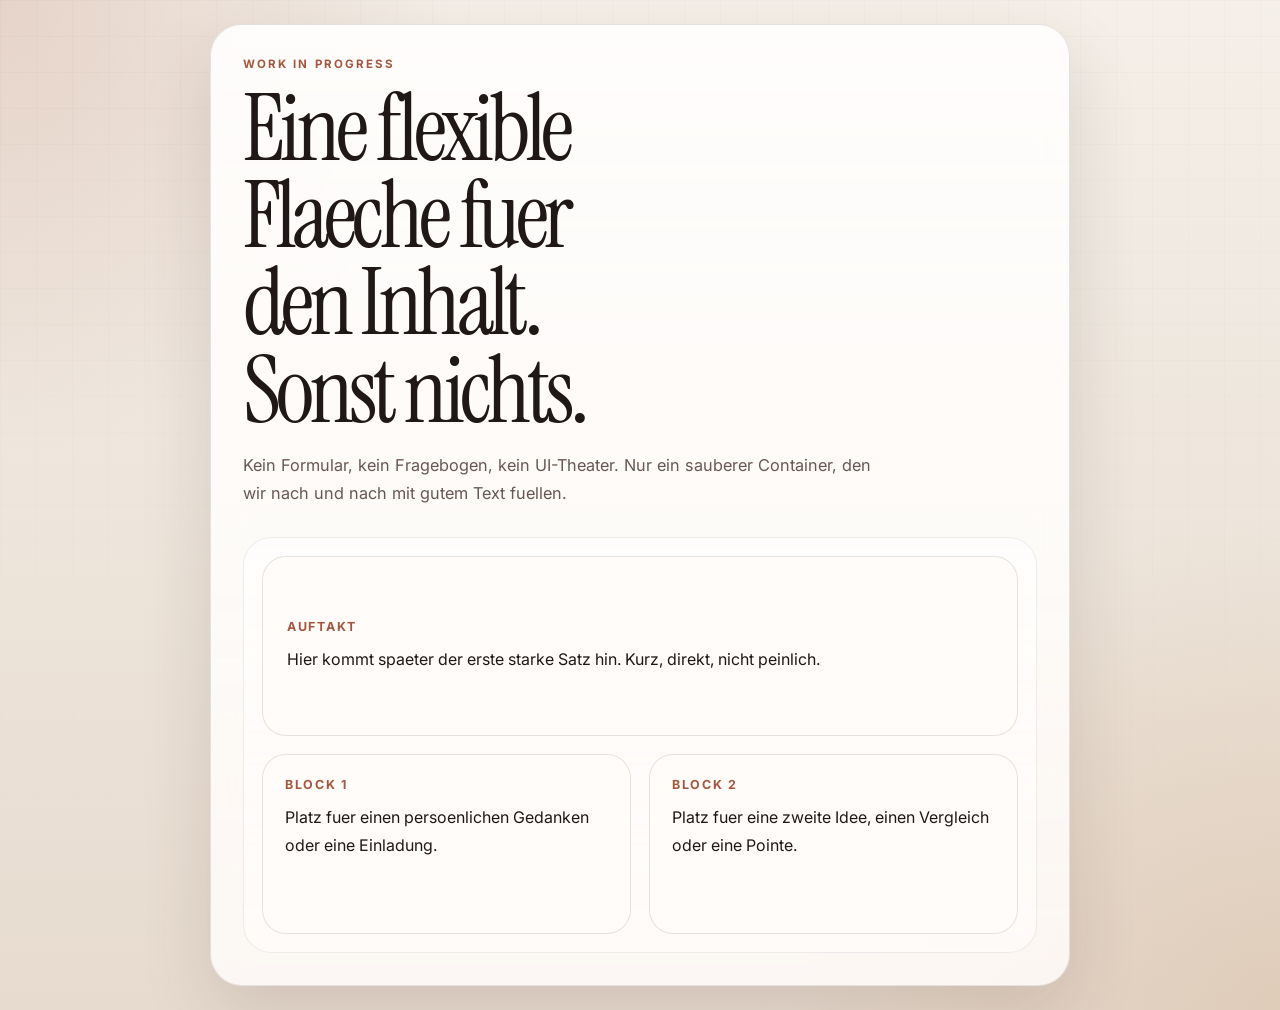
==== index.html @ e0a866e8 "Replace textbox with flexible content layout" ====
<!DOCTYPE html>
<html lang="de">
  <head>
    <meta charset="UTF-8" />
    <meta name="viewport" content="width=device-width, initial-scale=1.0" />
    <title>Entwurf fuer uns beide</title>
    <link rel="preconnect" href="https://fonts.googleapis.com" />
    <link rel="preconnect" href="https://fonts.gstatic.com" crossorigin />
    <link
      href="https://fonts.googleapis.com/css2?family=Inter:wght@400;500;600&family=Instrument+Serif:ital@0;1&display=swap"
      rel="stylesheet"
    />
    <link rel="stylesheet" href="styles.css" />
  </head>
  <body>
    <main class="page">
      <section class="panel">
        <p class="eyebrow">work in progress</p>
        <h1>Eine flexible Flaeche fuer den Inhalt. Sonst nichts.</h1>
        <p class="intro">
          Kein Formular, kein Fragebogen, kein UI-Theater. Nur ein sauberer Container,
          den wir nach und nach mit gutem Text fuellen.
        </p>

        <section class="content-box">
          <div class="content-block content-block-lead">
            <p class="content-label">Auftakt</p>
            <p>
              Hier kommt spaeter der erste starke Satz hin. Kurz, direkt, nicht peinlich.
            </p>
          </div>

          <div class="content-grid">
            <article class="content-card">
              <p class="content-label">Block 1</p>
              <p>Platz fuer einen persoenlichen Gedanken oder eine Einladung.</p>
            </article>

            <article class="content-card">
              <p class="content-label">Block 2</p>
              <p>Platz fuer eine zweite Idee, einen Vergleich oder eine Pointe.</p>
            </article>
          </div>
        </section>
      </section>
    </main>
  </body>
</html>
---- styles.css ----
:root {
  --bg: #f4efe8;
  --bg-deep: #e7dbcf;
  --paper: rgba(255, 251, 247, 0.82);
  --paper-strong: rgba(255, 252, 249, 0.96);
  --ink: #1f1816;
  --muted: #685752;
  --line: rgba(56, 35, 30, 0.12);
  --accent: #a4573f;
  --shadow: 0 28px 70px rgba(70, 44, 36, 0.14);
  --radius: 32px;
}

* {
  box-sizing: border-box;
}

html {
  color-scheme: light;
}

body {
  margin: 0;
  min-height: 100vh;
  font-family: "Inter", sans-serif;
  color: var(--ink);
  background:
    radial-gradient(circle at top left, rgba(164, 87, 63, 0.18), transparent 28%),
    radial-gradient(circle at bottom right, rgba(208, 177, 145, 0.35), transparent 30%),
    linear-gradient(180deg, var(--bg), var(--bg-deep));
}

body::before {
  content: "";
  position: fixed;
  inset: 0;
  background:
    linear-gradient(rgba(31, 24, 22, 0.04) 1px, transparent 1px),
    linear-gradient(90deg, rgba(31, 24, 22, 0.04) 1px, transparent 1px);
  background-size: 36px 36px;
  mask-image: linear-gradient(to bottom, rgba(0, 0, 0, 0.42), transparent);
  pointer-events: none;
}

.page {
  min-height: 100vh;
  display: grid;
  place-items: center;
  padding: 24px;
}

.panel {
  width: min(860px, 100%);
  padding: 32px;
  border: 1px solid var(--line);
  border-radius: var(--radius);
  background:
    linear-gradient(180deg, rgba(255, 255, 255, 0.66), rgba(255, 255, 255, 0.24)),
    var(--paper);
  backdrop-filter: blur(18px);
  box-shadow: var(--shadow);
}

.eyebrow {
  margin: 0;
  text-transform: uppercase;
  letter-spacing: 0.18em;
  font-size: 0.72rem;
  font-weight: 700;
  color: var(--accent);
}

h1 {
  margin: 14px 0 0;
  max-width: 10ch;
  font-family: "Instrument Serif", serif;
  font-size: clamp(3rem, 8vw, 5.8rem);
  font-weight: 400;
  line-height: 0.94;
  letter-spacing: -0.05em;
}

.intro {
  margin: 18px 0 0;
  max-width: 40rem;
  font-size: 1.02rem;
  line-height: 1.7;
  color: var(--muted);
}

.content-box {
  display: flex;
  flex-direction: column;
  gap: 18px;
  margin-top: 30px;
  padding: 18px;
  border: 1px solid rgba(56, 35, 30, 0.08);
  border-radius: 28px;
  background:
    linear-gradient(180deg, rgba(255, 255, 255, 0.54), rgba(255, 255, 255, 0.18)),
    rgba(255, 252, 249, 0.56);
}

.content-block,
.content-card {
  border: 1px solid rgba(56, 35, 30, 0.12);
  border-radius: 24px;
  background: var(--paper-strong);
  box-shadow: inset 0 1px 0 rgba(255, 255, 255, 0.78);
}

.content-block {
  padding: 24px;
  min-height: 180px;
}

.content-block-lead {
  display: flex;
  flex-direction: column;
  justify-content: center;
}

.content-grid {
  display: flex;
  gap: 18px;
  flex-wrap: wrap;
}

.content-card {
  flex: 1 1 260px;
  min-height: 180px;
  padding: 22px;
}

.content-label {
  margin: 0 0 12px;
  font-size: 0.78rem;
  font-weight: 700;
  letter-spacing: 0.14em;
  text-transform: uppercase;
  color: var(--accent);
}

.content-block p:last-child,
.content-card p:last-child {
  margin: 0;
  max-width: 34rem;
  font-size: 1rem;
  line-height: 1.72;
  color: var(--ink);
}

@media (max-width: 720px) {
  .panel {
    padding: 22px;
    border-radius: 24px;
  }

  h1 {
    max-width: none;
    font-size: clamp(2.5rem, 14vw, 4rem);
  }

  .content-box {
    padding: 14px;
  }

  .content-block,
  .content-card {
    min-height: 0;
    padding: 18px;
  }
}
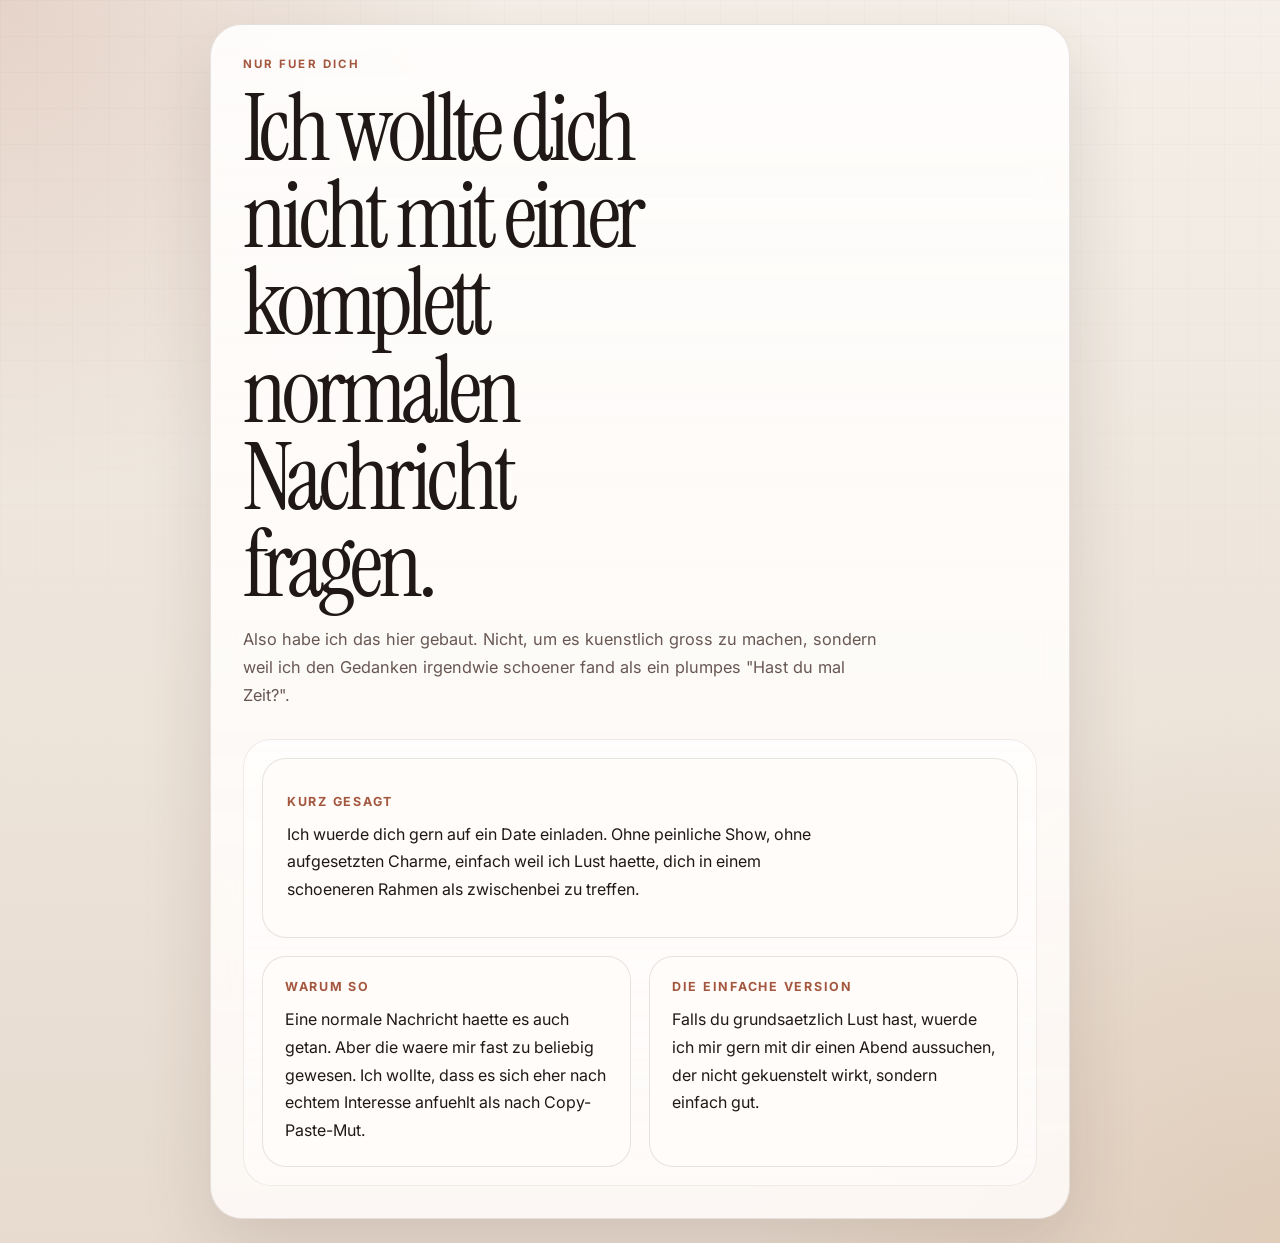
==== commit a163e31a: "Make invite copy less generic" ====
--- a/index.html
+++ b/index.html
@@ -3,7 +3,7 @@
   <head>
     <meta charset="UTF-8" />
     <meta name="viewport" content="width=device-width, initial-scale=1.0" />
-    <title>Entwurf fuer uns beide</title>
+    <title>Nur ganz kurz</title>
     <link rel="preconnect" href="https://fonts.googleapis.com" />
     <link rel="preconnect" href="https://fonts.gstatic.com" crossorigin />
     <link
@@ -15,30 +15,40 @@
   <body>
     <main class="page">
       <section class="panel">
-        <p class="eyebrow">work in progress</p>
-        <h1>Eine flexible Flaeche fuer den Inhalt. Sonst nichts.</h1>
+        <p class="eyebrow">nur fuer dich</p>
+        <h1>Ich wollte dich nicht mit einer komplett normalen Nachricht fragen.</h1>
         <p class="intro">
-          Kein Formular, kein Fragebogen, kein UI-Theater. Nur ein sauberer Container,
-          den wir nach und nach mit gutem Text fuellen.
+          Also habe ich das hier gebaut. Nicht, um es kuenstlich gross zu machen,
+          sondern weil ich den Gedanken irgendwie schoener fand als ein plumpes
+          "Hast du mal Zeit?".
         </p>
 
         <section class="content-box">
           <div class="content-block content-block-lead">
-            <p class="content-label">Auftakt</p>
+            <p class="content-label">Kurz gesagt</p>
             <p>
-              Hier kommt spaeter der erste starke Satz hin. Kurz, direkt, nicht peinlich.
+              Ich wuerde dich gern auf ein Date einladen. Ohne peinliche Show, ohne
+              aufgesetzten Charme, einfach weil ich Lust haette, dich in einem schoeneren
+              Rahmen als zwischenbei zu treffen.
             </p>
           </div>
 
           <div class="content-grid">
             <article class="content-card">
-              <p class="content-label">Block 1</p>
-              <p>Platz fuer einen persoenlichen Gedanken oder eine Einladung.</p>
+              <p class="content-label">Warum so</p>
+              <p>
+                Eine normale Nachricht haette es auch getan. Aber die waere mir fast zu
+                beliebig gewesen. Ich wollte, dass es sich eher nach echtem Interesse
+                anfuehlt als nach Copy-Paste-Mut.
+              </p>
             </article>
 
             <article class="content-card">
-              <p class="content-label">Block 2</p>
-              <p>Platz fuer eine zweite Idee, einen Vergleich oder eine Pointe.</p>
+              <p class="content-label">Die einfache Version</p>
+              <p>
+                Falls du grundsaetzlich Lust hast, wuerde ich mir gern mit dir einen
+                Abend aussuchen, der nicht gekuenstelt wirkt, sondern einfach gut.
+              </p>
             </article>
           </div>
         </section>
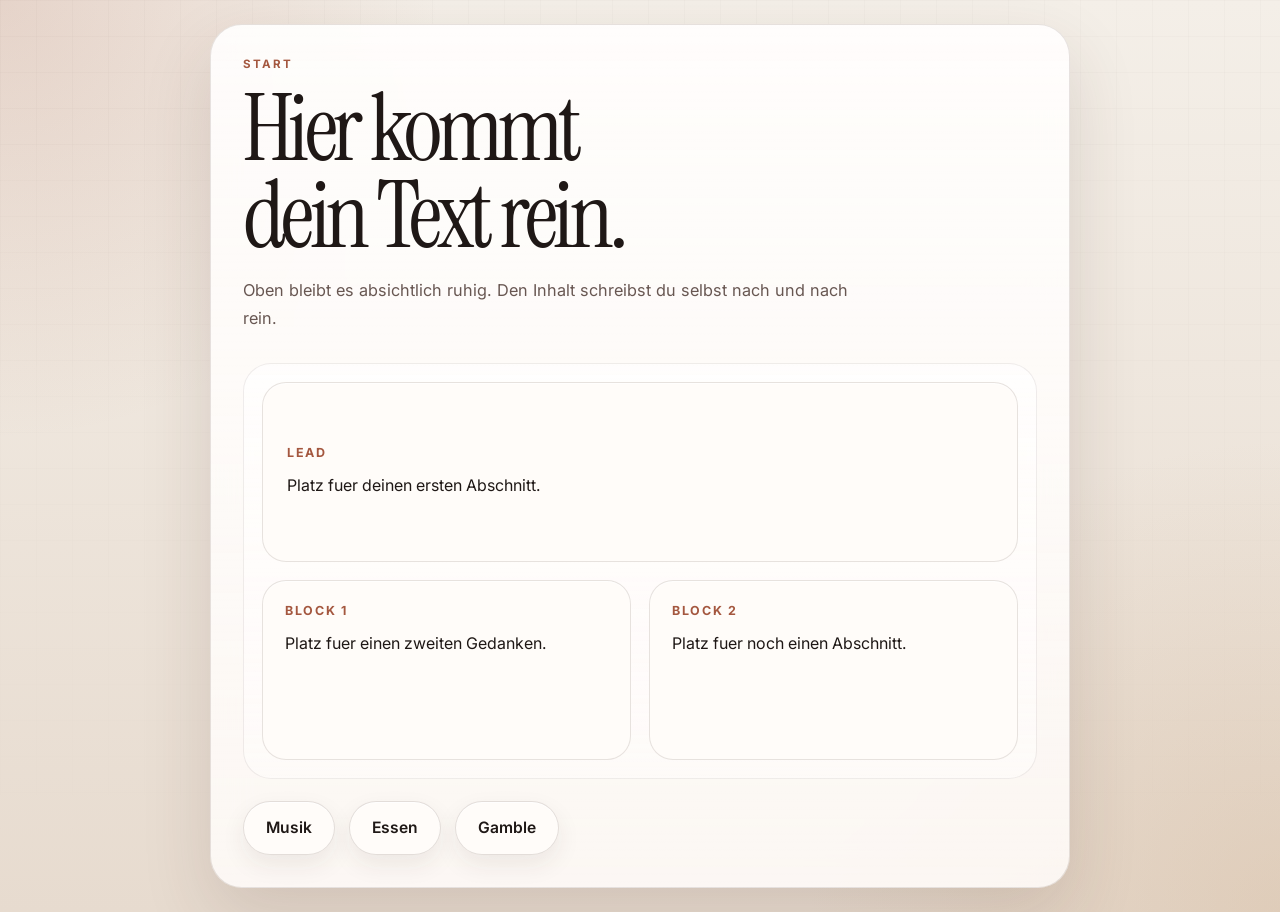
==== commit 07d7ba6d: "Add topic buttons and subpages" ====
--- a/index.html
+++ b/index.html
@@ -3,7 +3,7 @@
   <head>
     <meta charset="UTF-8" />
     <meta name="viewport" content="width=device-width, initial-scale=1.0" />
-    <title>Nur ganz kurz</title>
+    <title>Start</title>
     <link rel="preconnect" href="https://fonts.googleapis.com" />
     <link rel="preconnect" href="https://fonts.gstatic.com" crossorigin />
     <link
@@ -15,43 +15,38 @@
   <body>
     <main class="page">
       <section class="panel">
-        <p class="eyebrow">nur fuer dich</p>
-        <h1>Ich wollte dich nicht mit einer komplett normalen Nachricht fragen.</h1>
+        <p class="eyebrow">start</p>
+        <h1>Hier kommt dein Text rein.</h1>
         <p class="intro">
-          Also habe ich das hier gebaut. Nicht, um es kuenstlich gross zu machen,
-          sondern weil ich den Gedanken irgendwie schoener fand als ein plumpes
-          "Hast du mal Zeit?".
+          Oben bleibt es absichtlich ruhig. Den Inhalt schreibst du selbst nach und nach rein.
         </p>
 
         <section class="content-box">
           <div class="content-block content-block-lead">
-            <p class="content-label">Kurz gesagt</p>
+            <p class="content-label">Lead</p>
             <p>
-              Ich wuerde dich gern auf ein Date einladen. Ohne peinliche Show, ohne
-              aufgesetzten Charme, einfach weil ich Lust haette, dich in einem schoeneren
-              Rahmen als zwischenbei zu treffen.
+              Platz fuer deinen ersten Abschnitt.
             </p>
           </div>
 
           <div class="content-grid">
             <article class="content-card">
-              <p class="content-label">Warum so</p>
-              <p>
-                Eine normale Nachricht haette es auch getan. Aber die waere mir fast zu
-                beliebig gewesen. Ich wollte, dass es sich eher nach echtem Interesse
-                anfuehlt als nach Copy-Paste-Mut.
-              </p>
+              <p class="content-label">Block 1</p>
+              <p>Platz fuer einen zweiten Gedanken.</p>
             </article>
 
             <article class="content-card">
-              <p class="content-label">Die einfache Version</p>
-              <p>
-                Falls du grundsaetzlich Lust hast, wuerde ich mir gern mit dir einen
-                Abend aussuchen, der nicht gekuenstelt wirkt, sondern einfach gut.
-              </p>
+              <p class="content-label">Block 2</p>
+              <p>Platz fuer noch einen Abschnitt.</p>
             </article>
           </div>
         </section>
+
+        <nav class="button-row" aria-label="Themen">
+          <a class="nav-button" href="music.html">Musik</a>
+          <a class="nav-button" href="food.html">Essen</a>
+          <a class="nav-button" href="gamble.html">Gamble</a>
+        </nav>
       </section>
     </main>
   </body>
--- a/styles.css
+++ b/styles.css
@@ -61,6 +61,10 @@
   box-shadow: var(--shadow);
 }
 
+.panel-narrow {
+  width: min(720px, 100%);
+}
+
 .eyebrow {
   margin: 0;
   text-transform: uppercase;
@@ -150,6 +154,50 @@
   color: var(--ink);
 }
 
+.button-row {
+  display: flex;
+  gap: 14px;
+  flex-wrap: wrap;
+  margin-top: 22px;
+}
+
+.nav-button,
+.back-link {
+  display: inline-flex;
+  align-items: center;
+  justify-content: center;
+  min-height: 54px;
+  padding: 0 22px;
+  border: 1px solid rgba(56, 35, 30, 0.14);
+  border-radius: 999px;
+  background: var(--paper-strong);
+  color: var(--ink);
+  text-decoration: none;
+  font-size: 0.98rem;
+  font-weight: 600;
+  box-shadow:
+    0 10px 24px rgba(70, 44, 36, 0.08),
+    inset 0 1px 0 rgba(255, 255, 255, 0.82);
+  transition:
+    transform 140ms ease,
+    border-color 140ms ease,
+    box-shadow 140ms ease,
+    background 140ms ease;
+}
+
+.nav-button:hover,
+.back-link:hover {
+  transform: translateY(-2px);
+  border-color: rgba(164, 87, 63, 0.34);
+  box-shadow:
+    0 14px 30px rgba(70, 44, 36, 0.12),
+    inset 0 1px 0 rgba(255, 255, 255, 0.82);
+}
+
+.back-link {
+  margin-top: 22px;
+}
+
 @media (max-width: 720px) {
   .panel {
     padding: 22px;
@@ -170,4 +218,13 @@
     min-height: 0;
     padding: 18px;
   }
-}
+
+  .button-row {
+    flex-direction: column;
+  }
+
+  .nav-button,
+  .back-link {
+    width: 100%;
+  }
+}
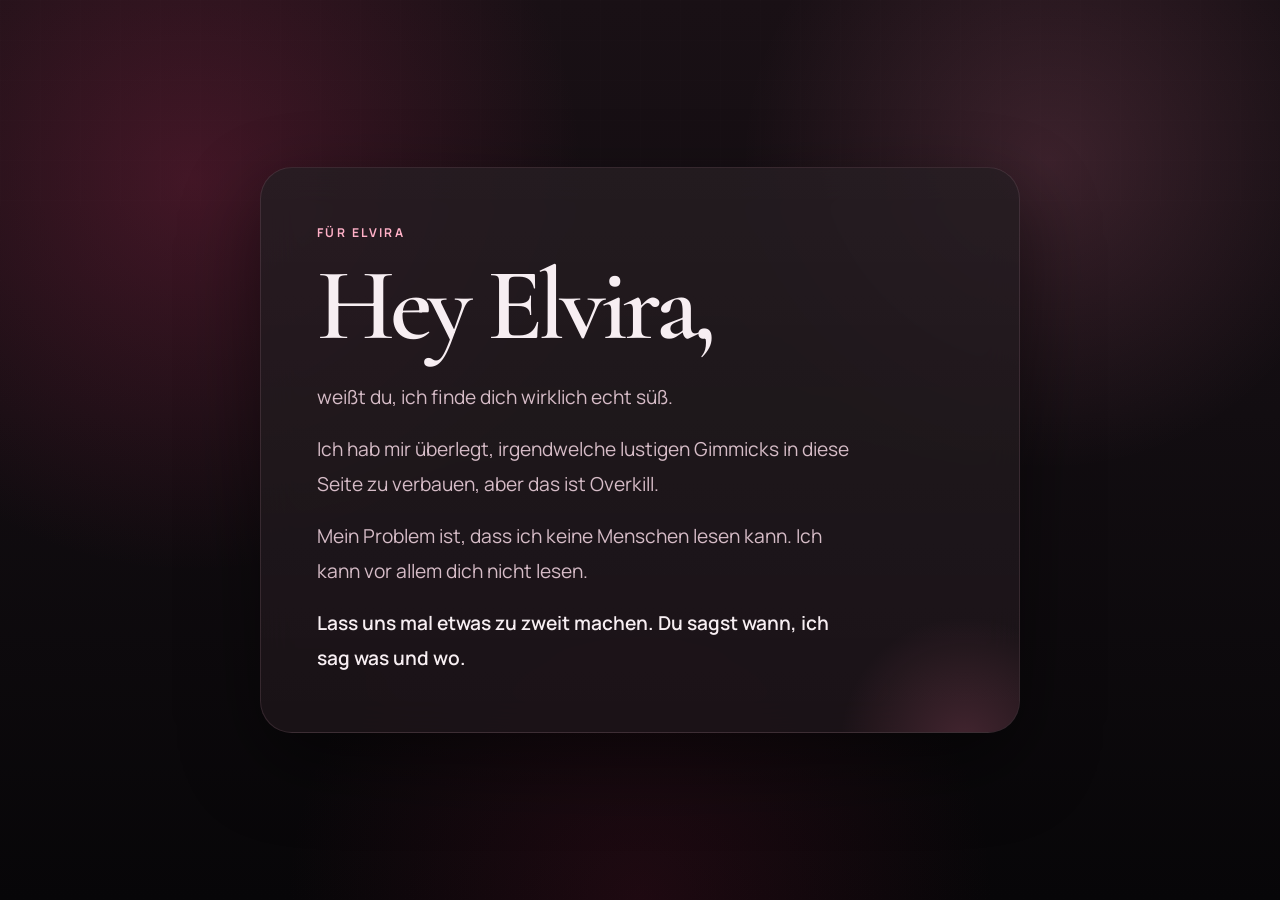
==== commit e716e361: "Redesign as dark one-page invite" ====
--- a/index.html
+++ b/index.html
@@ -3,50 +3,37 @@
   <head>
     <meta charset="UTF-8" />
     <meta name="viewport" content="width=device-width, initial-scale=1.0" />
-    <title>Start</title>
+    <title>Für Elvira</title>
     <link rel="preconnect" href="https://fonts.googleapis.com" />
     <link rel="preconnect" href="https://fonts.gstatic.com" crossorigin />
     <link
-      href="https://fonts.googleapis.com/css2?family=Inter:wght@400;500;600&family=Instrument+Serif:ital@0;1&display=swap"
+      href="https://fonts.googleapis.com/css2?family=Manrope:wght@400;500;600;700&family=Cormorant+Garamond:wght@500;600;700&display=swap"
       rel="stylesheet"
     />
     <link rel="stylesheet" href="styles.css" />
   </head>
   <body>
-    <main class="page">
-      <section class="panel">
-        <p class="eyebrow">start</p>
-        <h1>Hier kommt dein Text rein.</h1>
-        <p class="intro">
-          Oben bleibt es absichtlich ruhig. Den Inhalt schreibst du selbst nach und nach rein.
-        </p>
+    <main class="onepager">
+      <section class="hero-card">
+        <p class="eyebrow">für elvira</p>
+        <h1>Hey Elvira,</h1>
 
-        <section class="content-box">
-          <div class="content-block content-block-lead">
-            <p class="content-label">Lead</p>
-            <p>
-              Platz fuer deinen ersten Abschnitt.
-            </p>
-          </div>
-
-          <div class="content-grid">
-            <article class="content-card">
-              <p class="content-label">Block 1</p>
-              <p>Platz fuer einen zweiten Gedanken.</p>
-            </article>
-
-            <article class="content-card">
-              <p class="content-label">Block 2</p>
-              <p>Platz fuer noch einen Abschnitt.</p>
-            </article>
-          </div>
-        </section>
-
-        <nav class="button-row" aria-label="Themen">
-          <a class="nav-button" href="music.html">Musik</a>
-          <a class="nav-button" href="food.html">Essen</a>
-          <a class="nav-button" href="gamble.html">Gamble</a>
-        </nav>
+        <div class="copy-stack">
+          <p>
+            weißt du, ich finde dich wirklich echt süß.
+          </p>
+          <p>
+            Ich hab mir überlegt, irgendwelche lustigen Gimmicks in diese Seite zu
+            verbauen, aber das ist Overkill.
+          </p>
+          <p>
+            Mein Problem ist, dass ich keine Menschen lesen kann. Ich kann vor allem
+            dich nicht lesen.
+          </p>
+          <p class="closing-line">
+            Lass uns mal etwas zu zweit machen. Du sagst wann, ich sag was und wo.
+          </p>
+        </div>
       </section>
     </main>
   </body>
--- a/styles.css
+++ b/styles.css
@@ -1,14 +1,14 @@
 :root {
-  --bg: #f4efe8;
-  --bg-deep: #e7dbcf;
-  --paper: rgba(255, 251, 247, 0.82);
-  --paper-strong: rgba(255, 252, 249, 0.96);
-  --ink: #1f1816;
-  --muted: #685752;
-  --line: rgba(56, 35, 30, 0.12);
-  --accent: #a4573f;
-  --shadow: 0 28px 70px rgba(70, 44, 36, 0.14);
-  --radius: 32px;
+  --bg: #120d11;
+  --bg-deep: #070608;
+  --panel: rgba(24, 16, 21, 0.84);
+  --panel-edge: rgba(255, 185, 210, 0.12);
+  --text: #f7eef2;
+  --muted: #d6bcc7;
+  --accent: #ff7aa2;
+  --accent-soft: #ffb0c7;
+  --glow: rgba(255, 122, 162, 0.18);
+  --shadow: 0 30px 80px rgba(0, 0, 0, 0.45);
 }
 
 * {
@@ -16,18 +16,19 @@
 }
 
 html {
-  color-scheme: light;
+  color-scheme: dark;
 }
 
 body {
   margin: 0;
   min-height: 100vh;
-  font-family: "Inter", sans-serif;
-  color: var(--ink);
+  font-family: "Manrope", sans-serif;
+  color: var(--text);
   background:
-    radial-gradient(circle at top left, rgba(164, 87, 63, 0.18), transparent 28%),
-    radial-gradient(circle at bottom right, rgba(208, 177, 145, 0.35), transparent 30%),
-    linear-gradient(180deg, var(--bg), var(--bg-deep));
+    radial-gradient(circle at 15% 20%, rgba(183, 43, 88, 0.28), transparent 30%),
+    radial-gradient(circle at 82% 18%, rgba(255, 130, 170, 0.16), transparent 24%),
+    radial-gradient(circle at 50% 100%, rgba(124, 23, 54, 0.2), transparent 32%),
+    linear-gradient(180deg, #191015 0%, var(--bg) 46%, var(--bg-deep) 100%);
 }
 
 body::before {
@@ -35,196 +36,97 @@
   position: fixed;
   inset: 0;
   background:
-    linear-gradient(rgba(31, 24, 22, 0.04) 1px, transparent 1px),
-    linear-gradient(90deg, rgba(31, 24, 22, 0.04) 1px, transparent 1px);
-  background-size: 36px 36px;
-  mask-image: linear-gradient(to bottom, rgba(0, 0, 0, 0.42), transparent);
+    linear-gradient(rgba(255, 255, 255, 0.025) 1px, transparent 1px),
+    linear-gradient(90deg, rgba(255, 255, 255, 0.025) 1px, transparent 1px);
+  background-size: 40px 40px;
+  mask-image: linear-gradient(to bottom, rgba(0, 0, 0, 0.35), transparent 80%);
   pointer-events: none;
 }
 
-.page {
+.onepager {
   min-height: 100vh;
   display: grid;
   place-items: center;
-  padding: 24px;
+  padding: 32px;
 }
 
-.panel {
-  width: min(860px, 100%);
-  padding: 32px;
-  border: 1px solid var(--line);
-  border-radius: var(--radius);
+.hero-card {
+  position: relative;
+  width: min(760px, 100%);
+  padding: clamp(28px, 5vw, 56px);
+  border: 1px solid var(--panel-edge);
+  border-radius: 32px;
   background:
-    linear-gradient(180deg, rgba(255, 255, 255, 0.66), rgba(255, 255, 255, 0.24)),
-    var(--paper);
+    linear-gradient(180deg, rgba(255, 255, 255, 0.05), rgba(255, 255, 255, 0.015)),
+    var(--panel);
+  box-shadow: var(--shadow);
+  overflow: hidden;
   backdrop-filter: blur(18px);
-  box-shadow: var(--shadow);
 }
 
-.panel-narrow {
-  width: min(720px, 100%);
+.hero-card::before {
+  content: "";
+  position: absolute;
+  inset: auto -10% -25% auto;
+  width: 260px;
+  height: 260px;
+  border-radius: 999px;
+  background: radial-gradient(circle, var(--glow), transparent 68%);
+  pointer-events: none;
 }
 
 .eyebrow {
   margin: 0;
+  font-size: 0.76rem;
+  font-weight: 700;
+  letter-spacing: 0.2em;
   text-transform: uppercase;
-  letter-spacing: 0.18em;
-  font-size: 0.72rem;
-  font-weight: 700;
-  color: var(--accent);
+  color: var(--accent-soft);
 }
 
 h1 {
-  margin: 14px 0 0;
-  max-width: 10ch;
-  font-family: "Instrument Serif", serif;
-  font-size: clamp(3rem, 8vw, 5.8rem);
-  font-weight: 400;
-  line-height: 0.94;
-  letter-spacing: -0.05em;
+  margin: 18px 0 0;
+  font-family: "Cormorant Garamond", serif;
+  font-size: clamp(3.5rem, 10vw, 6.4rem);
+  font-weight: 600;
+  line-height: 0.9;
+  letter-spacing: -0.045em;
 }
 
-.intro {
-  margin: 18px 0 0;
-  max-width: 40rem;
-  font-size: 1.02rem;
-  line-height: 1.7;
+.copy-stack {
+  display: grid;
+  gap: 18px;
+  margin-top: 28px;
+  max-width: 34rem;
+}
+
+.copy-stack p {
+  margin: 0;
+  font-size: clamp(1.04rem, 1.6vw, 1.2rem);
+  line-height: 1.8;
   color: var(--muted);
 }
 
-.content-box {
-  display: flex;
-  flex-direction: column;
-  gap: 18px;
-  margin-top: 30px;
-  padding: 18px;
-  border: 1px solid rgba(56, 35, 30, 0.08);
-  border-radius: 28px;
-  background:
-    linear-gradient(180deg, rgba(255, 255, 255, 0.54), rgba(255, 255, 255, 0.18)),
-    rgba(255, 252, 249, 0.56);
+.closing-line {
+  margin-top: 10px;
+  color: var(--text) !important;
+  font-weight: 600;
 }
 
-.content-block,
-.content-card {
-  border: 1px solid rgba(56, 35, 30, 0.12);
-  border-radius: 24px;
-  background: var(--paper-strong);
-  box-shadow: inset 0 1px 0 rgba(255, 255, 255, 0.78);
-}
+@media (max-width: 640px) {
+  .onepager {
+    padding: 18px;
+  }
 
-.content-block {
-  padding: 24px;
-  min-height: 180px;
-}
-
-.content-block-lead {
-  display: flex;
-  flex-direction: column;
-  justify-content: center;
-}
-
-.content-grid {
-  display: flex;
-  gap: 18px;
-  flex-wrap: wrap;
-}
-
-.content-card {
-  flex: 1 1 260px;
-  min-height: 180px;
-  padding: 22px;
-}
-
-.content-label {
-  margin: 0 0 12px;
-  font-size: 0.78rem;
-  font-weight: 700;
-  letter-spacing: 0.14em;
-  text-transform: uppercase;
-  color: var(--accent);
-}
-
-.content-block p:last-child,
-.content-card p:last-child {
-  margin: 0;
-  max-width: 34rem;
-  font-size: 1rem;
-  line-height: 1.72;
-  color: var(--ink);
-}
-
-.button-row {
-  display: flex;
-  gap: 14px;
-  flex-wrap: wrap;
-  margin-top: 22px;
-}
-
-.nav-button,
-.back-link {
-  display: inline-flex;
-  align-items: center;
-  justify-content: center;
-  min-height: 54px;
-  padding: 0 22px;
-  border: 1px solid rgba(56, 35, 30, 0.14);
-  border-radius: 999px;
-  background: var(--paper-strong);
-  color: var(--ink);
-  text-decoration: none;
-  font-size: 0.98rem;
-  font-weight: 600;
-  box-shadow:
-    0 10px 24px rgba(70, 44, 36, 0.08),
-    inset 0 1px 0 rgba(255, 255, 255, 0.82);
-  transition:
-    transform 140ms ease,
-    border-color 140ms ease,
-    box-shadow 140ms ease,
-    background 140ms ease;
-}
-
-.nav-button:hover,
-.back-link:hover {
-  transform: translateY(-2px);
-  border-color: rgba(164, 87, 63, 0.34);
-  box-shadow:
-    0 14px 30px rgba(70, 44, 36, 0.12),
-    inset 0 1px 0 rgba(255, 255, 255, 0.82);
-}
-
-.back-link {
-  margin-top: 22px;
-}
-
-@media (max-width: 720px) {
-  .panel {
-    padding: 22px;
+  .hero-card {
     border-radius: 24px;
   }
 
-  h1 {
-    max-width: none;
-    font-size: clamp(2.5rem, 14vw, 4rem);
+  .copy-stack {
+    gap: 16px;
   }
 
-  .content-box {
-    padding: 14px;
-  }
-
-  .content-block,
-  .content-card {
-    min-height: 0;
-    padding: 18px;
-  }
-
-  .button-row {
-    flex-direction: column;
-  }
-
-  .nav-button,
-  .back-link {
-    width: 100%;
+  .copy-stack p {
+    line-height: 1.7;
   }
 }
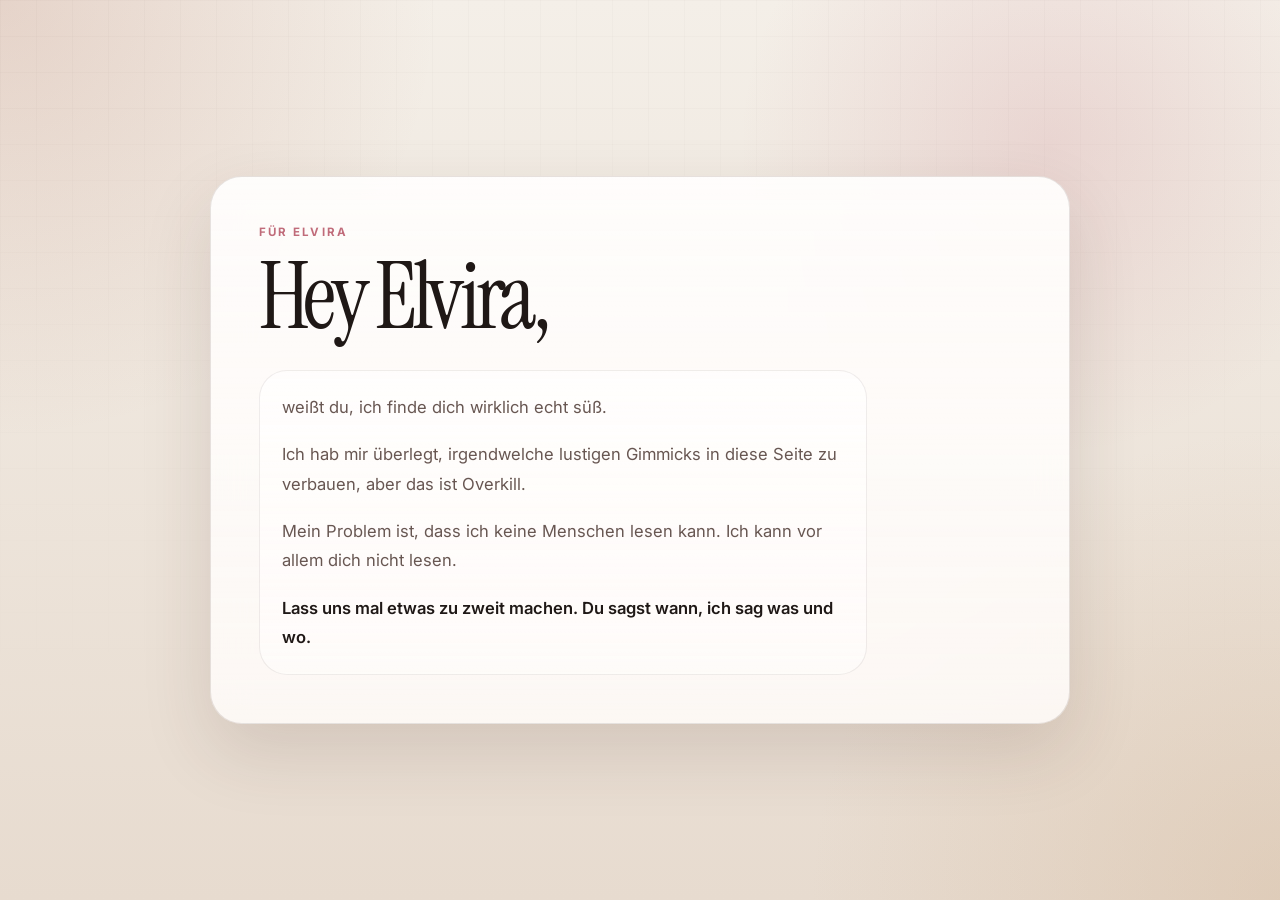
==== commit 16ddcfab: "Restore light editorial design" ====
--- a/index.html
+++ b/index.html
@@ -7,7 +7,7 @@
     <link rel="preconnect" href="https://fonts.googleapis.com" />
     <link rel="preconnect" href="https://fonts.gstatic.com" crossorigin />
     <link
-      href="https://fonts.googleapis.com/css2?family=Manrope:wght@400;500;600;700&family=Cormorant+Garamond:wght@500;600;700&display=swap"
+      href="https://fonts.googleapis.com/css2?family=Inter:wght@400;500;600&family=Instrument+Serif:ital@0;1&display=swap"
       rel="stylesheet"
     />
     <link rel="stylesheet" href="styles.css" />
--- a/styles.css
+++ b/styles.css
@@ -1,14 +1,14 @@
 :root {
-  --bg: #120d11;
-  --bg-deep: #070608;
-  --panel: rgba(24, 16, 21, 0.84);
-  --panel-edge: rgba(255, 185, 210, 0.12);
-  --text: #f7eef2;
-  --muted: #d6bcc7;
-  --accent: #ff7aa2;
-  --accent-soft: #ffb0c7;
-  --glow: rgba(255, 122, 162, 0.18);
-  --shadow: 0 30px 80px rgba(0, 0, 0, 0.45);
+  --bg: #f4efe8;
+  --bg-deep: #e7dbcf;
+  --paper: rgba(255, 251, 247, 0.82);
+  --paper-strong: rgba(255, 252, 249, 0.96);
+  --ink: #1f1816;
+  --muted: #685752;
+  --line: rgba(56, 35, 30, 0.12);
+  --accent: #a4573f;
+  --accent-soft: #c06c7a;
+  --shadow: 0 28px 70px rgba(70, 44, 36, 0.14);
 }
 
 * {
@@ -16,19 +16,19 @@
 }
 
 html {
-  color-scheme: dark;
+  color-scheme: light;
 }
 
 body {
   margin: 0;
   min-height: 100vh;
-  font-family: "Manrope", sans-serif;
-  color: var(--text);
+  font-family: "Inter", sans-serif;
+  color: var(--ink);
   background:
-    radial-gradient(circle at 15% 20%, rgba(183, 43, 88, 0.28), transparent 30%),
-    radial-gradient(circle at 82% 18%, rgba(255, 130, 170, 0.16), transparent 24%),
-    radial-gradient(circle at 50% 100%, rgba(124, 23, 54, 0.2), transparent 32%),
-    linear-gradient(180deg, #191015 0%, var(--bg) 46%, var(--bg-deep) 100%);
+    radial-gradient(circle at top left, rgba(164, 87, 63, 0.18), transparent 28%),
+    radial-gradient(circle at 82% 16%, rgba(192, 108, 122, 0.18), transparent 24%),
+    radial-gradient(circle at bottom right, rgba(208, 177, 145, 0.35), transparent 30%),
+    linear-gradient(180deg, var(--bg), var(--bg-deep));
 }
 
 body::before {
@@ -36,10 +36,10 @@
   position: fixed;
   inset: 0;
   background:
-    linear-gradient(rgba(255, 255, 255, 0.025) 1px, transparent 1px),
-    linear-gradient(90deg, rgba(255, 255, 255, 0.025) 1px, transparent 1px);
-  background-size: 40px 40px;
-  mask-image: linear-gradient(to bottom, rgba(0, 0, 0, 0.35), transparent 80%);
+    linear-gradient(rgba(31, 24, 22, 0.04) 1px, transparent 1px),
+    linear-gradient(90deg, rgba(31, 24, 22, 0.04) 1px, transparent 1px);
+  background-size: 36px 36px;
+  mask-image: linear-gradient(to bottom, rgba(0, 0, 0, 0.42), transparent 82%);
   pointer-events: none;
 }
 
@@ -47,86 +47,126 @@
   min-height: 100vh;
   display: grid;
   place-items: center;
-  padding: 32px;
+  padding: 24px;
 }
 
 .hero-card {
-  position: relative;
-  width: min(760px, 100%);
-  padding: clamp(28px, 5vw, 56px);
-  border: 1px solid var(--panel-edge);
+  width: min(860px, 100%);
+  padding: clamp(28px, 5vw, 48px);
+  border: 1px solid var(--line);
   border-radius: 32px;
   background:
-    linear-gradient(180deg, rgba(255, 255, 255, 0.05), rgba(255, 255, 255, 0.015)),
-    var(--panel);
+    linear-gradient(180deg, rgba(255, 255, 255, 0.66), rgba(255, 255, 255, 0.24)),
+    var(--paper);
+  backdrop-filter: blur(18px);
   box-shadow: var(--shadow);
-  overflow: hidden;
-  backdrop-filter: blur(18px);
-}
-
-.hero-card::before {
-  content: "";
-  position: absolute;
-  inset: auto -10% -25% auto;
-  width: 260px;
-  height: 260px;
-  border-radius: 999px;
-  background: radial-gradient(circle, var(--glow), transparent 68%);
-  pointer-events: none;
 }
 
 .eyebrow {
   margin: 0;
-  font-size: 0.76rem;
+  text-transform: uppercase;
+  letter-spacing: 0.18em;
+  font-size: 0.72rem;
   font-weight: 700;
-  letter-spacing: 0.2em;
-  text-transform: uppercase;
   color: var(--accent-soft);
 }
 
 h1 {
-  margin: 18px 0 0;
-  font-family: "Cormorant Garamond", serif;
-  font-size: clamp(3.5rem, 10vw, 6.4rem);
-  font-weight: 600;
-  line-height: 0.9;
-  letter-spacing: -0.045em;
+  margin: 14px 0 0;
+  max-width: 10ch;
+  font-family: "Instrument Serif", serif;
+  font-size: clamp(3.2rem, 8vw, 5.8rem);
+  font-weight: 400;
+  line-height: 0.94;
+  letter-spacing: -0.05em;
+  text-wrap: balance;
 }
 
 .copy-stack {
   display: grid;
   gap: 18px;
-  margin-top: 28px;
-  max-width: 34rem;
+  margin-top: 30px;
+  max-width: 38rem;
+  padding: 22px;
+  border: 1px solid rgba(56, 35, 30, 0.08);
+  border-radius: 28px;
+  background:
+    linear-gradient(180deg, rgba(255, 255, 255, 0.54), rgba(255, 255, 255, 0.18)),
+    rgba(255, 252, 249, 0.56);
 }
 
 .copy-stack p {
   margin: 0;
-  font-size: clamp(1.04rem, 1.6vw, 1.2rem);
-  line-height: 1.8;
+  font-size: 1.04rem;
+  line-height: 1.76;
   color: var(--muted);
 }
 
 .closing-line {
-  margin-top: 10px;
-  color: var(--text) !important;
+  margin-top: 8px;
+  color: var(--ink) !important;
   font-weight: 600;
 }
 
-@media (max-width: 640px) {
+@media (max-width: 720px) {
   .onepager {
+    align-items: start;
     padding: 18px;
   }
 
   .hero-card {
+    width: 100%;
+    padding: 22px;
     border-radius: 24px;
   }
 
+  h1 {
+    max-width: none;
+    font-size: clamp(2.8rem, 13vw, 4.2rem);
+  }
+
   .copy-stack {
-    gap: 16px;
+    margin-top: 22px;
+    gap: 14px;
+    padding: 18px;
+    border-radius: 22px;
   }
 
   .copy-stack p {
-    line-height: 1.7;
+    font-size: 1rem;
+    line-height: 1.68;
   }
 }
+
+@media (max-width: 420px) {
+  body::before {
+    background-size: 30px 30px;
+  }
+
+  .onepager {
+    padding: 12px;
+  }
+
+  .hero-card {
+    padding: 18px;
+    border-radius: 20px;
+  }
+
+  .eyebrow {
+    font-size: 0.68rem;
+    letter-spacing: 0.16em;
+  }
+
+  h1 {
+    font-size: clamp(2.5rem, 14vw, 3.4rem);
+  }
+
+  .copy-stack {
+    padding: 16px;
+  }
+
+  .copy-stack p {
+    font-size: 0.98rem;
+    line-height: 1.62;
+  }
+}
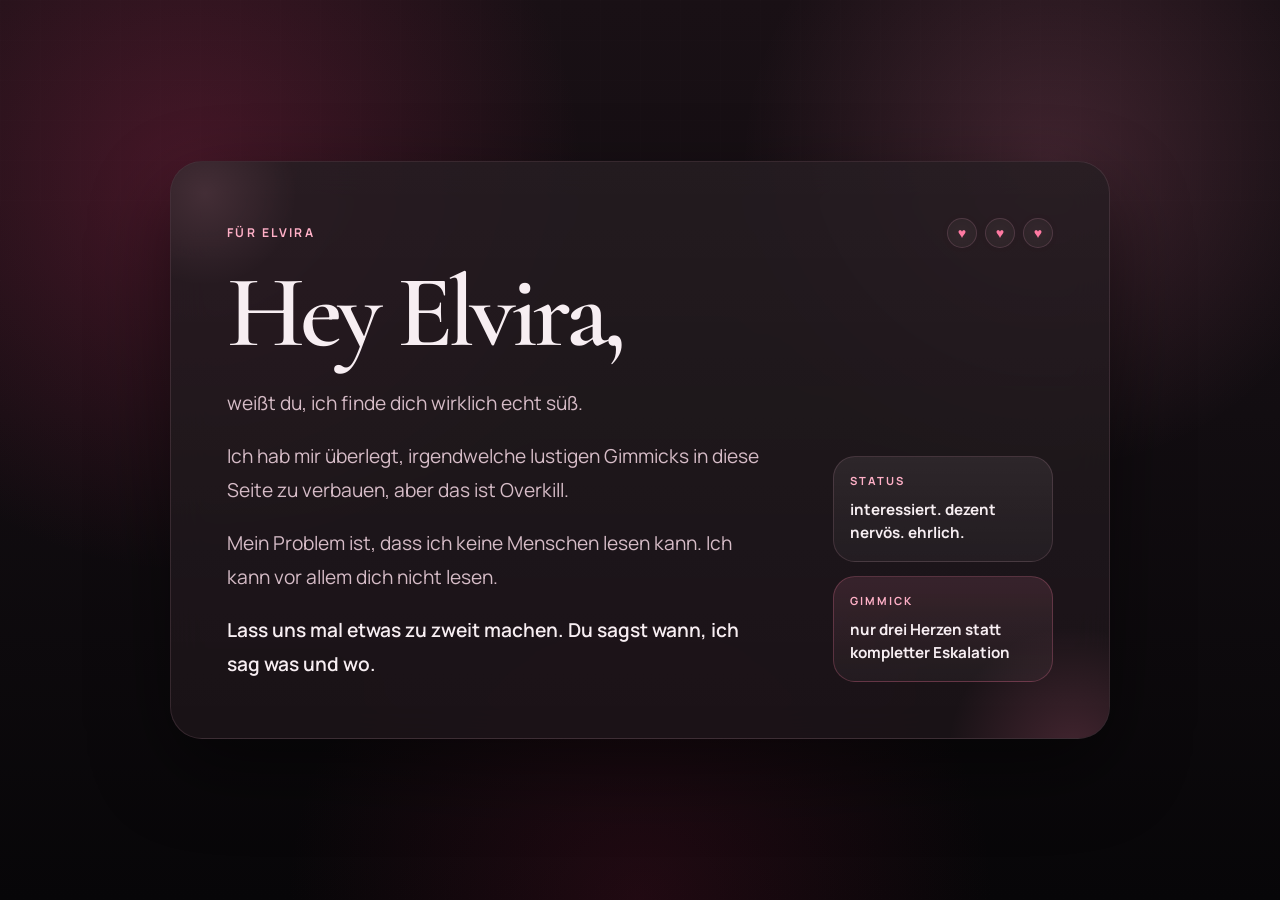
==== commit 8e65fbc6: "Bring back dark design with heart accents" ====
--- a/index.html
+++ b/index.html
@@ -7,7 +7,7 @@
     <link rel="preconnect" href="https://fonts.googleapis.com" />
     <link rel="preconnect" href="https://fonts.gstatic.com" crossorigin />
     <link
-      href="https://fonts.googleapis.com/css2?family=Inter:wght@400;500;600&family=Instrument+Serif:ital@0;1&display=swap"
+      href="https://fonts.googleapis.com/css2?family=Manrope:wght@400;500;600;700&family=Cormorant+Garamond:wght@500;600;700&display=swap"
       rel="stylesheet"
     />
     <link rel="stylesheet" href="styles.css" />
@@ -15,24 +15,47 @@
   <body>
     <main class="onepager">
       <section class="hero-card">
-        <p class="eyebrow">für elvira</p>
-        <h1>Hey Elvira,</h1>
+        <div class="hero-topline">
+          <p class="eyebrow">für elvira</p>
+          <div class="heart-row" aria-hidden="true">
+            <span>♥</span>
+            <span>♥</span>
+            <span>♥</span>
+          </div>
+        </div>
 
-        <div class="copy-stack">
-          <p>
-            weißt du, ich finde dich wirklich echt süß.
-          </p>
-          <p>
-            Ich hab mir überlegt, irgendwelche lustigen Gimmicks in diese Seite zu
-            verbauen, aber das ist Overkill.
-          </p>
-          <p>
-            Mein Problem ist, dass ich keine Menschen lesen kann. Ich kann vor allem
-            dich nicht lesen.
-          </p>
-          <p class="closing-line">
-            Lass uns mal etwas zu zweit machen. Du sagst wann, ich sag was und wo.
-          </p>
+        <div class="hero-layout">
+          <div class="hero-copy">
+            <h1>Hey Elvira,</h1>
+
+            <div class="copy-stack">
+              <p>
+                weißt du, ich finde dich wirklich echt süß.
+              </p>
+              <p>
+                Ich hab mir überlegt, irgendwelche lustigen Gimmicks in diese Seite zu
+                verbauen, aber das ist Overkill.
+              </p>
+              <p>
+                Mein Problem ist, dass ich keine Menschen lesen kann. Ich kann vor allem
+                dich nicht lesen.
+              </p>
+              <p class="closing-line">
+                Lass uns mal etwas zu zweit machen. Du sagst wann, ich sag was und wo.
+              </p>
+            </div>
+          </div>
+
+          <aside class="hero-side" aria-label="Dekorative Hinweise">
+            <div class="mini-card">
+              <span class="mini-label">status</span>
+              <strong>interessiert. dezent nervös. ehrlich.</strong>
+            </div>
+            <div class="mini-card mini-card-accent">
+              <span class="mini-label">gimmick</span>
+              <strong>nur drei Herzen statt kompletter Eskalation</strong>
+            </div>
+          </aside>
         </div>
       </section>
     </main>
--- a/styles.css
+++ b/styles.css
@@ -1,14 +1,15 @@
 :root {
-  --bg: #f4efe8;
-  --bg-deep: #e7dbcf;
-  --paper: rgba(255, 251, 247, 0.82);
-  --paper-strong: rgba(255, 252, 249, 0.96);
-  --ink: #1f1816;
-  --muted: #685752;
-  --line: rgba(56, 35, 30, 0.12);
-  --accent: #a4573f;
-  --accent-soft: #c06c7a;
-  --shadow: 0 28px 70px rgba(70, 44, 36, 0.14);
+  --bg: #120d11;
+  --bg-deep: #070608;
+  --panel: rgba(24, 16, 21, 0.84);
+  --panel-edge: rgba(255, 185, 210, 0.12);
+  --text: #f7eef2;
+  --muted: #d6bcc7;
+  --accent: #ff7aa2;
+  --accent-soft: #ffb0c7;
+  --accent-deep: #b73b58;
+  --glow: rgba(255, 122, 162, 0.18);
+  --shadow: 0 30px 80px rgba(0, 0, 0, 0.45);
 }
 
 * {
@@ -16,19 +17,19 @@
 }
 
 html {
-  color-scheme: light;
+  color-scheme: dark;
 }
 
 body {
   margin: 0;
   min-height: 100vh;
-  font-family: "Inter", sans-serif;
-  color: var(--ink);
-  background:
-    radial-gradient(circle at top left, rgba(164, 87, 63, 0.18), transparent 28%),
-    radial-gradient(circle at 82% 16%, rgba(192, 108, 122, 0.18), transparent 24%),
-    radial-gradient(circle at bottom right, rgba(208, 177, 145, 0.35), transparent 30%),
-    linear-gradient(180deg, var(--bg), var(--bg-deep));
+  font-family: "Manrope", sans-serif;
+  color: var(--text);
+  background:
+    radial-gradient(circle at 15% 20%, rgba(183, 43, 88, 0.3), transparent 30%),
+    radial-gradient(circle at 82% 18%, rgba(255, 130, 170, 0.18), transparent 24%),
+    radial-gradient(circle at 50% 100%, rgba(124, 23, 54, 0.22), transparent 32%),
+    linear-gradient(180deg, #191015 0%, var(--bg) 46%, var(--bg-deep) 100%);
 }
 
 body::before {
@@ -36,10 +37,10 @@
   position: fixed;
   inset: 0;
   background:
-    linear-gradient(rgba(31, 24, 22, 0.04) 1px, transparent 1px),
-    linear-gradient(90deg, rgba(31, 24, 22, 0.04) 1px, transparent 1px);
-  background-size: 36px 36px;
-  mask-image: linear-gradient(to bottom, rgba(0, 0, 0, 0.42), transparent 82%);
+    linear-gradient(rgba(255, 255, 255, 0.025) 1px, transparent 1px),
+    linear-gradient(90deg, rgba(255, 255, 255, 0.025) 1px, transparent 1px);
+  background-size: 40px 40px;
+  mask-image: linear-gradient(to bottom, rgba(0, 0, 0, 0.35), transparent 80%);
   pointer-events: none;
 }
 
@@ -47,126 +48,259 @@
   min-height: 100vh;
   display: grid;
   place-items: center;
-  padding: 24px;
+  padding: 32px;
 }
 
 .hero-card {
-  width: min(860px, 100%);
-  padding: clamp(28px, 5vw, 48px);
-  border: 1px solid var(--line);
+  position: relative;
+  width: min(940px, 100%);
+  padding: clamp(28px, 5vw, 56px);
+  border: 1px solid var(--panel-edge);
   border-radius: 32px;
   background:
-    linear-gradient(180deg, rgba(255, 255, 255, 0.66), rgba(255, 255, 255, 0.24)),
-    var(--paper);
+    linear-gradient(180deg, rgba(255, 255, 255, 0.05), rgba(255, 255, 255, 0.015)),
+    var(--panel);
+  box-shadow: var(--shadow);
+  overflow: hidden;
   backdrop-filter: blur(18px);
-  box-shadow: var(--shadow);
+}
+
+.hero-card::before,
+.hero-card::after {
+  content: "";
+  position: absolute;
+  border-radius: 999px;
+  pointer-events: none;
+}
+
+.hero-card::before {
+  inset: auto -10% -25% auto;
+  width: 260px;
+  height: 260px;
+  background: radial-gradient(circle, var(--glow), transparent 68%);
+}
+
+.hero-card::after {
+  inset: -10% auto auto -6%;
+  width: 180px;
+  height: 180px;
+  background: radial-gradient(circle, rgba(255, 176, 199, 0.12), transparent 72%);
+}
+
+.hero-topline {
+  display: flex;
+  align-items: center;
+  justify-content: space-between;
+  gap: 16px;
 }
 
 .eyebrow {
   margin: 0;
+  font-size: 0.76rem;
+  font-weight: 700;
+  letter-spacing: 0.2em;
   text-transform: uppercase;
-  letter-spacing: 0.18em;
-  font-size: 0.72rem;
-  font-weight: 700;
   color: var(--accent-soft);
 }
 
+.heart-row {
+  display: inline-flex;
+  align-items: center;
+  gap: 8px;
+  color: var(--accent);
+  text-shadow: 0 0 18px rgba(255, 122, 162, 0.35);
+}
+
+.heart-row span {
+  display: inline-flex;
+  align-items: center;
+  justify-content: center;
+  width: 30px;
+  height: 30px;
+  border: 1px solid rgba(255, 176, 199, 0.16);
+  border-radius: 999px;
+  background: rgba(255, 255, 255, 0.04);
+  font-size: 0.88rem;
+}
+
+.hero-layout {
+  display: flex;
+  gap: 24px;
+  align-items: stretch;
+  margin-top: 18px;
+}
+
+.hero-copy {
+  flex: 1 1 540px;
+  min-width: 0;
+}
+
+.hero-side {
+  display: flex;
+  flex: 0 0 220px;
+  flex-direction: column;
+  gap: 14px;
+  justify-content: flex-end;
+}
+
 h1 {
-  margin: 14px 0 0;
-  max-width: 10ch;
-  font-family: "Instrument Serif", serif;
-  font-size: clamp(3.2rem, 8vw, 5.8rem);
-  font-weight: 400;
-  line-height: 0.94;
-  letter-spacing: -0.05em;
+  margin: 0;
+  font-family: "Cormorant Garamond", serif;
+  font-size: clamp(3.5rem, 10vw, 6.4rem);
+  font-weight: 600;
+  line-height: 0.9;
+  letter-spacing: -0.045em;
   text-wrap: balance;
 }
 
 .copy-stack {
   display: grid;
   gap: 18px;
-  margin-top: 30px;
-  max-width: 38rem;
-  padding: 22px;
-  border: 1px solid rgba(56, 35, 30, 0.08);
-  border-radius: 28px;
-  background:
-    linear-gradient(180deg, rgba(255, 255, 255, 0.54), rgba(255, 255, 255, 0.18)),
-    rgba(255, 252, 249, 0.56);
+  margin-top: 28px;
+  max-width: 34rem;
 }
 
 .copy-stack p {
   margin: 0;
-  font-size: 1.04rem;
-  line-height: 1.76;
+  font-size: clamp(1.04rem, 1.6vw, 1.2rem);
+  line-height: 1.8;
   color: var(--muted);
 }
 
 .closing-line {
-  margin-top: 8px;
-  color: var(--ink) !important;
+  margin-top: 10px;
+  color: var(--text) !important;
   font-weight: 600;
 }
 
-@media (max-width: 720px) {
+.mini-card {
+  display: flex;
+  flex-direction: column;
+  gap: 10px;
+  padding: 16px;
+  border: 1px solid rgba(255, 185, 210, 0.14);
+  border-radius: 22px;
+  background:
+    linear-gradient(180deg, rgba(255, 255, 255, 0.05), rgba(255, 255, 255, 0.015)),
+    rgba(255, 255, 255, 0.02);
+}
+
+.mini-card-accent {
+  border-color: rgba(255, 122, 162, 0.24);
+  background:
+    linear-gradient(180deg, rgba(255, 122, 162, 0.1), rgba(255, 255, 255, 0.015)),
+    rgba(255, 255, 255, 0.02);
+}
+
+.mini-label {
+  font-size: 0.7rem;
+  font-weight: 700;
+  letter-spacing: 0.18em;
+  text-transform: uppercase;
+  color: var(--accent-soft);
+}
+
+.mini-card strong {
+  font-size: 0.95rem;
+  line-height: 1.55;
+  color: var(--text);
+}
+
+@media (max-width: 760px) {
+  body::before {
+    background-size: 32px 32px;
+  }
+
   .onepager {
     align-items: start;
-    padding: 18px;
+    padding: 14px;
   }
 
   .hero-card {
     width: 100%;
-    padding: 22px;
-    border-radius: 24px;
+    margin: 0;
+    padding: 22px 18px 24px;
+    border-radius: 22px;
+    backdrop-filter: blur(12px);
+  }
+
+  .hero-card::before {
+    width: 180px;
+    height: 180px;
+    inset: auto -14% -12% auto;
+  }
+
+  .hero-card::after {
+    width: 120px;
+    height: 120px;
+    inset: -6% auto auto -8%;
+  }
+
+  .eyebrow {
+    font-size: 0.68rem;
+    letter-spacing: 0.17em;
+  }
+
+  .heart-row span {
+    width: 28px;
+    height: 28px;
+    font-size: 0.82rem;
+  }
+
+  .hero-layout {
+    flex-direction: column;
+    gap: 18px;
+    margin-top: 12px;
+  }
+
+  .hero-side {
+    flex: 1 1 auto;
+    width: 100%;
   }
 
   h1 {
-    max-width: none;
-    font-size: clamp(2.8rem, 13vw, 4.2rem);
+    margin-top: 8px;
+    font-size: clamp(2.9rem, 15vw, 4.2rem);
+    line-height: 0.94;
   }
 
   .copy-stack {
+    gap: 14px;
     margin-top: 22px;
-    gap: 14px;
-    padding: 18px;
-    border-radius: 22px;
   }
 
   .copy-stack p {
     font-size: 1rem;
-    line-height: 1.68;
-  }
-}
-
-@media (max-width: 420px) {
-  body::before {
-    background-size: 30px 30px;
-  }
-
+    line-height: 1.7;
+  }
+
+  .closing-line {
+    margin-top: 6px;
+  }
+}
+
+@media (max-width: 380px) {
   .onepager {
-    padding: 12px;
+    padding: 10px;
+  }
+
+  .hero-topline {
+    align-items: flex-start;
+    flex-direction: column;
   }
 
   .hero-card {
-    padding: 18px;
-    border-radius: 20px;
-  }
-
-  .eyebrow {
-    font-size: 0.68rem;
-    letter-spacing: 0.16em;
+    padding: 18px 16px 20px;
+    border-radius: 18px;
   }
 
   h1 {
     font-size: clamp(2.5rem, 14vw, 3.4rem);
   }
 
-  .copy-stack {
-    padding: 16px;
-  }
-
-  .copy-stack p {
-    font-size: 0.98rem;
-    line-height: 1.62;
-  }
-}
+  .copy-stack p,
+  .mini-card strong {
+    font-size: 0.96rem;
+    line-height: 1.64;
+  }
+}
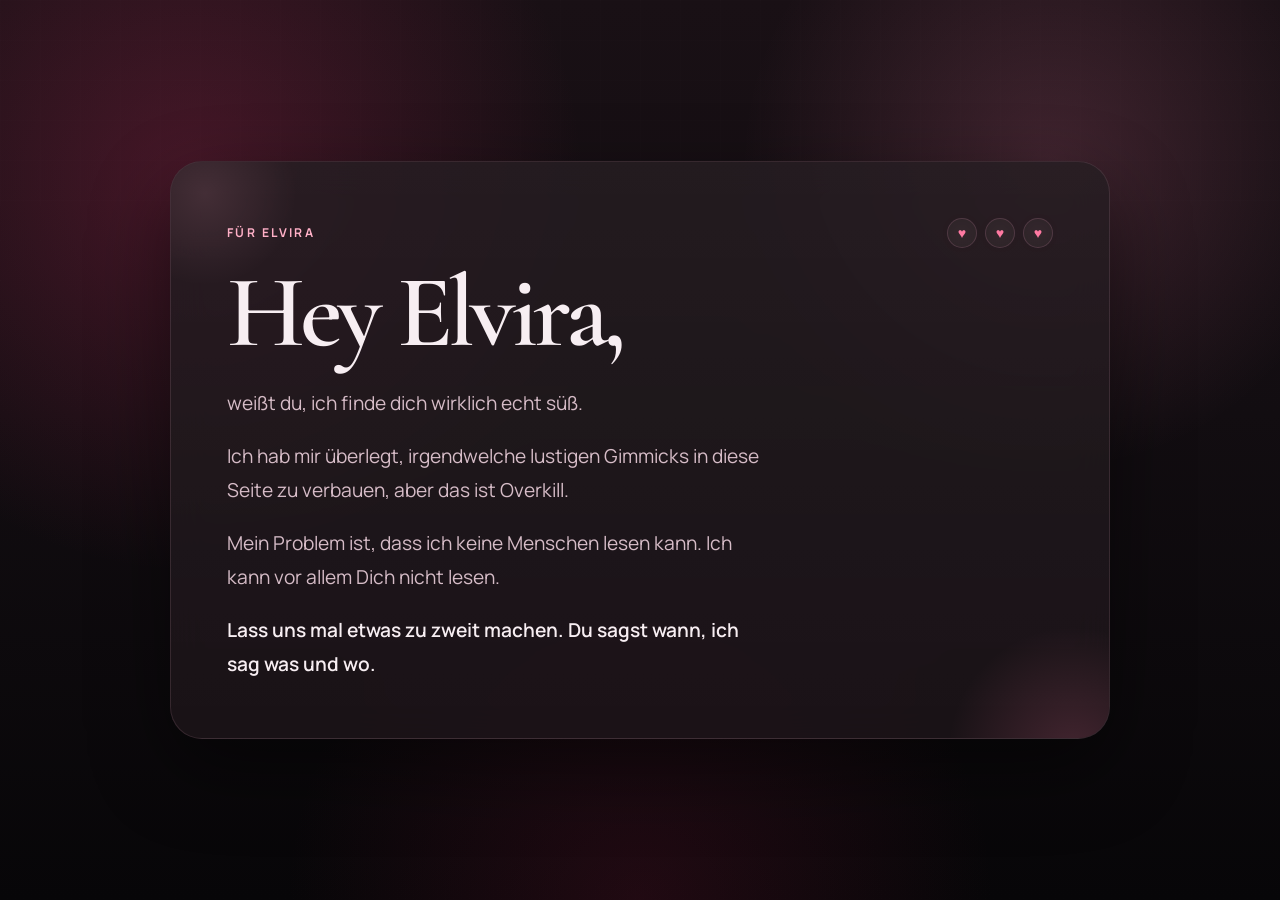
==== commit a4ca7394: "Simplify layout and capitalize direct address" ====
--- a/index.html
+++ b/index.html
@@ -3,6 +3,7 @@
   <head>
     <meta charset="UTF-8" />
     <meta name="viewport" content="width=device-width, initial-scale=1.0" />
+    <meta name="theme-color" content="#120d11" />
     <title>Für Elvira</title>
     <link rel="preconnect" href="https://fonts.googleapis.com" />
     <link rel="preconnect" href="https://fonts.gstatic.com" crossorigin />
@@ -10,7 +11,7 @@
       href="https://fonts.googleapis.com/css2?family=Manrope:wght@400;500;600;700&family=Cormorant+Garamond:wght@500;600;700&display=swap"
       rel="stylesheet"
     />
-    <link rel="stylesheet" href="styles.css" />
+    <link rel="stylesheet" href="styles.css?v=dark-hearts-2" />
   </head>
   <body>
     <main class="onepager">
@@ -38,24 +39,13 @@
               </p>
               <p>
                 Mein Problem ist, dass ich keine Menschen lesen kann. Ich kann vor allem
-                dich nicht lesen.
+                Dich nicht lesen.
               </p>
               <p class="closing-line">
                 Lass uns mal etwas zu zweit machen. Du sagst wann, ich sag was und wo.
               </p>
             </div>
           </div>
-
-          <aside class="hero-side" aria-label="Dekorative Hinweise">
-            <div class="mini-card">
-              <span class="mini-label">status</span>
-              <strong>interessiert. dezent nervös. ehrlich.</strong>
-            </div>
-            <div class="mini-card mini-card-accent">
-              <span class="mini-label">gimmick</span>
-              <strong>nur drei Herzen statt kompletter Eskalation</strong>
-            </div>
-          </aside>
         </div>
       </section>
     </main>
--- a/styles.css
+++ b/styles.css
@@ -18,6 +18,7 @@
 
 html {
   color-scheme: dark;
+  background-color: var(--bg-deep);
 }
 
 body {
@@ -25,6 +26,7 @@
   min-height: 100vh;
   font-family: "Manrope", sans-serif;
   color: var(--text);
+  background-color: var(--bg-deep);
   background:
     radial-gradient(circle at 15% 20%, rgba(183, 43, 88, 0.3), transparent 30%),
     radial-gradient(circle at 82% 18%, rgba(255, 130, 170, 0.18), transparent 24%),
@@ -135,14 +137,6 @@
   min-width: 0;
 }
 
-.hero-side {
-  display: flex;
-  flex: 0 0 220px;
-  flex-direction: column;
-  gap: 14px;
-  justify-content: flex-end;
-}
-
 h1 {
   margin: 0;
   font-family: "Cormorant Garamond", serif;
@@ -173,39 +167,6 @@
   font-weight: 600;
 }
 
-.mini-card {
-  display: flex;
-  flex-direction: column;
-  gap: 10px;
-  padding: 16px;
-  border: 1px solid rgba(255, 185, 210, 0.14);
-  border-radius: 22px;
-  background:
-    linear-gradient(180deg, rgba(255, 255, 255, 0.05), rgba(255, 255, 255, 0.015)),
-    rgba(255, 255, 255, 0.02);
-}
-
-.mini-card-accent {
-  border-color: rgba(255, 122, 162, 0.24);
-  background:
-    linear-gradient(180deg, rgba(255, 122, 162, 0.1), rgba(255, 255, 255, 0.015)),
-    rgba(255, 255, 255, 0.02);
-}
-
-.mini-label {
-  font-size: 0.7rem;
-  font-weight: 700;
-  letter-spacing: 0.18em;
-  text-transform: uppercase;
-  color: var(--accent-soft);
-}
-
-.mini-card strong {
-  font-size: 0.95rem;
-  line-height: 1.55;
-  color: var(--text);
-}
-
 @media (max-width: 760px) {
   body::before {
     background-size: 32px 32px;
@@ -248,14 +209,7 @@
   }
 
   .hero-layout {
-    flex-direction: column;
-    gap: 18px;
     margin-top: 12px;
-  }
-
-  .hero-side {
-    flex: 1 1 auto;
-    width: 100%;
   }
 
   h1 {
@@ -298,8 +252,7 @@
     font-size: clamp(2.5rem, 14vw, 3.4rem);
   }
 
-  .copy-stack p,
-  .mini-card strong {
+  .copy-stack p {
     font-size: 0.96rem;
     line-height: 1.64;
   }
